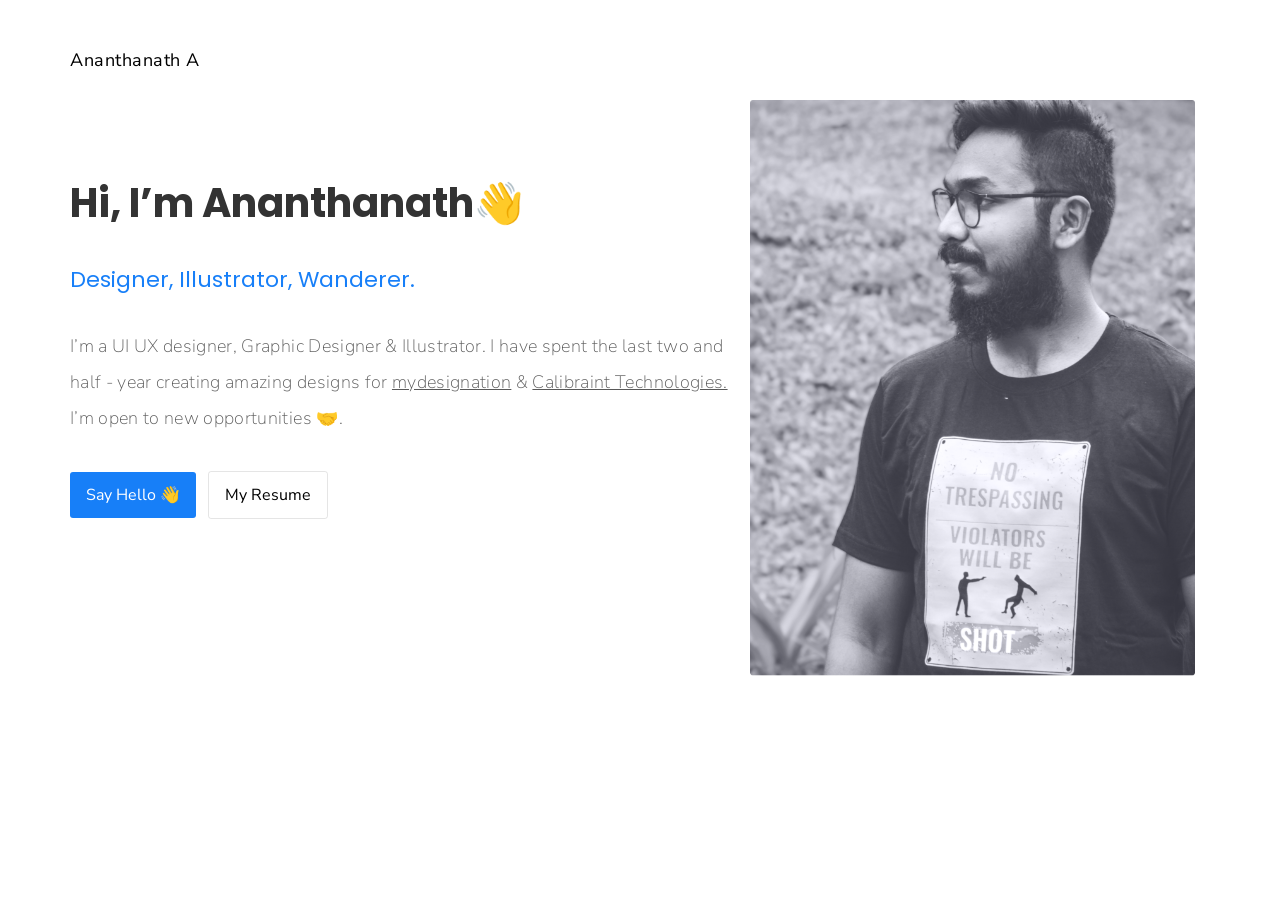
==== index.html @ 18ee6e56 "Update index.html" ====
<!DOCTYPEhtml>
<html>
    <head>
        
        <title>Nath Design</title>
        
        <meta charset="utf-8">
        <meta name="viewport" content="width=device-width, initial-scale=1">
        
        <link rel="stylesheet" type="text/css" href="Css/style.css">
        
        <link rel="stylesheet" href="https://maxcdn.bootstrapcdn.com/bootstrap/3.4.0/css/bootstrap.min.css">
        
        <script src="https://ajax.googleapis.com/ajax/libs/jquery/3.4.1/jquery.min.js"></script>
        
        <script src="https://maxcdn.bootstrapcdn.com/bootstrap/3.4.0/js/bootstrap.min.js"></script>
        
        <link href="https://fonts.googleapis.com/css?family=Nunito+Sans:300,600|Poppins:300,600&display=swap" rel="stylesheet">
        
        <link rel="stylesheet" href="https://unicons.iconscout.com/release/v1.0.0/css/unicons.css">
        
    
    </head>
    
    
    <body>
        
        <div class="container">
            
            <div class="header">
                <a href="home.html">Ananthanath A</a>
            </div>
            
                <div class="Mobile_dp">
                        <img src="image/bw.jpg" width="100%">

                </div>
            
            <div class="col-sm-7">
                <div class="data">
                    <div class="mnheading">
                        Hi, I’m Ananthanath<span>&#128075;</span>
                    </div>

                    
                    <div class="subhding">
                        Designer, Illustrator, Wanderer.
                    </div>

                    
                    <div class="about">
                        
                        I’m a UI UX designer, Graphic Designer &amp; Illustrator. I have spent the last two and half - year creating amazing designs for <u><a href="https://www.mydesignation.com/" target="_blank">mydesignation</a></u> &amp; <u><a href="https://www.calibraint.com/" target="_blank">Calibraint Technologies.</a></u> I’m open to new opportunities <span>&#129309;</span>.
                        
                    </div>
                    
                    
                    <div class="buttons">
                        <div class="mail">
                            <a href="mailto:ananthan704@gmail.com" target="_blank" class="mailbtn">Say Hello <span>&#128075;</span></a>
                        </div>
                        
                        <div class="resume">
                            <a href="image/CV%20Ananthanath%20Jan%202021.pdf" target="_blank" download class="resumebtn">My Resume</a>
                        </div>
                        
                    </div>
                
                <div class="socialmedia">
                    
                    <ul>
                        
                        <li><a href="https://dribbble.com/ananthanathanil" target="_blank"><i class='uil uil-dribbble'></i></a></li>
                        
                        <li><a href="https://www.behance.net/ananthanathanil" target="_blank"><i class='uil uil-behance'></i></a></li>
                        
                        <li><a href="https://www.linkedin.com/in/ananthanathanil/" target="_blank"><i class='uil uil-linkedin'></i></a></li>
                        
                        <li><a href="https://www.instagram.com/ananthanathanil/" target="_blank"><i class='uil uil-instagram'></i></a></li>
                        
                        <li><a href="https://www.facebook.com/ananthanathanil/" target="_blank"><i class='uil uil-facebook-f'></i></a></li>
                    
                    </ul>
                   
                </div>
                
                
                
                </div>
            </div>
                
            
            <div class="col-sm-5">
                <div class="DP">
                    <img src="image/ProfilePicture.png" width="100%">
                
                
                </div>
                
            </div>
            
            
        </div>
            
    
    
    </body>

</html>
---- Css/style.css ----
/*
.container
    {
        background-color: white;
        margin: 0px 100px !important;
        padding: 0 !important;
    }
*/
body{
    padding: 
}


.header
    {
        font-family: 'Nunito Sans', sans-serif;
        font-size: 18px;
        height: 100px;
        padding: 48px 0px 25px 0px;
        letter-spacing: .5px;
        color: #000;
        text-decoration: none;
    }



.header a 
    {
        color: black;
        text-decoration: none
    }
    .header a:hover
        {
            text-decoration: none;
            color: rgba(0, 0, 0, 0.50);
        }


/* .data
    {
        margin-right: 60px;
    }
*/

.Mobile_dp
{
    display: none;
    
}
.col-sm-7
    {
        padding: 0px !important;
    }


.mnheading
    {
        font-size: 40px;
        font-family: 'Poppins', sans-serif;
        font-weight: bolder;
        margin-top: 75px;
    }



.subhding
    {
        font-family: 'Poppins', sans-serif;
        font-size: 22px;
        color: #177FF8;
        margin-top: 32px;
        font-weight: 400;
    }


.about
    {
        margin-top: 32px;
        font-family: 'Nunito Sans', sans-serif;
        letter-spacing: 0.34px;
        font-size: 18px;
        color: rgba(0, 0, 0, 0.65);
        font-weight: 100;
        line-height: 2;
    }
    

    .about a
    {
      color: rgba(0, 0, 0, 0.65);
    }

    

    .about a:hover
    {
        color: black;
    }

   

    .about span
    {
        color: black;
    }


.buttons
    {
        margin-top: 48px;
        display: flex;
        flex: 1;
    }

.mailbtn
    {
        background-color: #177FF8;
        padding: 12px 16px;
        border-radius: 3px;
        color: white;
        font-family: 'Nunito Sans', sans-serif;
        font-size: 16px;
        margin-right: 12px;
    }

.mail a:hover
    {
        text-decoration: none;
        color: white;
        background-color: #0878fc;
        box-shadow: 0 1px 1px 0 rgba(23,127,248,0.3), 0 1px 3px 1px rgba(23,127,248,0.3);
    }


.mailbtn:focus
    {
        text-decoration: none;
        color: white;
    }


.resumebtn
    {
        background-color: #fff;
        padding: 12px 16px;
        border-radius: 3px;
        color: black;
        font-family: 'Nunito Sans', sans-serif;
        font-size: 16px;
        border: 1px solid rgba(0, 0, 0, 0.1);
    }


.resume a:hover
    {
        text-decoration: none;
        color: black;
        background-color: rgba(0, 0, 0, 0.05);

    }



.resume a:focus
    {
        text-decoration: none;
        color: black;
    }

.socialmedia
{
    margin-top: 80px;
    
}

.socialmedia ul
{
    padding: 0px;
    
    
}
.socialmedia li
    {
        display: inline-block;
        font-size: 24px;
        padding: 10px;
        margin-right: 16px;
        border-radius: 50%;
    }



.socialmedia li:hover
    {
        color: #0076ff;
        background-color: rgba(23, 127, 248, 0.1);
        border-radius: 50%;
        
    }


.socialmedia a
    {
        color: rgba(0, 0, 0, .6);
    }

.socialmedia a:hover
    {
        color: #0076ff;
    }

.DP
    {
        height: 100%;
    }


/*Responsive Design Section*/

@media only screen and (min-width: 320px) and (max-width: 768px)
{
    .header
    {
        padding: 32px 0;
    }
    
    .DP
    {
        display: none;
    }
    
    .col-sm-7
    {
        width: 100% !important;
        text-align: center;
    }
    .mnheading
    {
        margin-top: 48px;
    }
    .buttons
    {
        justify-content: center;
    }
    
    .Mobile_dp
    {
        display: block;
        height: 260px;
        overflow: hidden;
        border-radius: 5px;
        width: 100%;
    }
    
    .socialmedia
    {
        margin-top: 64px;

    }

}

@media only screen and (min-width: 320px) and (max-width: 375px)
{
    .header
    {
        font-size: 14px;
        height: 80px;
        padding: 24px 0 0;
        
            
    }
    
    .mnheading
    {
        font-size: 36px;
        margin-top: 40px;
    }
    
    .subhding
    {
        font-size: 18px;
        margin-top: 24px;
    }
    
    .about
    {
        font-size: 16px;
        margin-top: 24px;
    }
    
    .socialmedia
    {
        margin-top: 60px;

    }
    .socialmedia li
    {
        font-size: 20px;
        padding: 12px;
        margin: 0 0 24px 0;
    }
    
    .Mobile_dp
    {
        display: block;
        height: 180px;
        overflow: hidden;
        border-radius: 5px;
        width: 100%;
    }

}
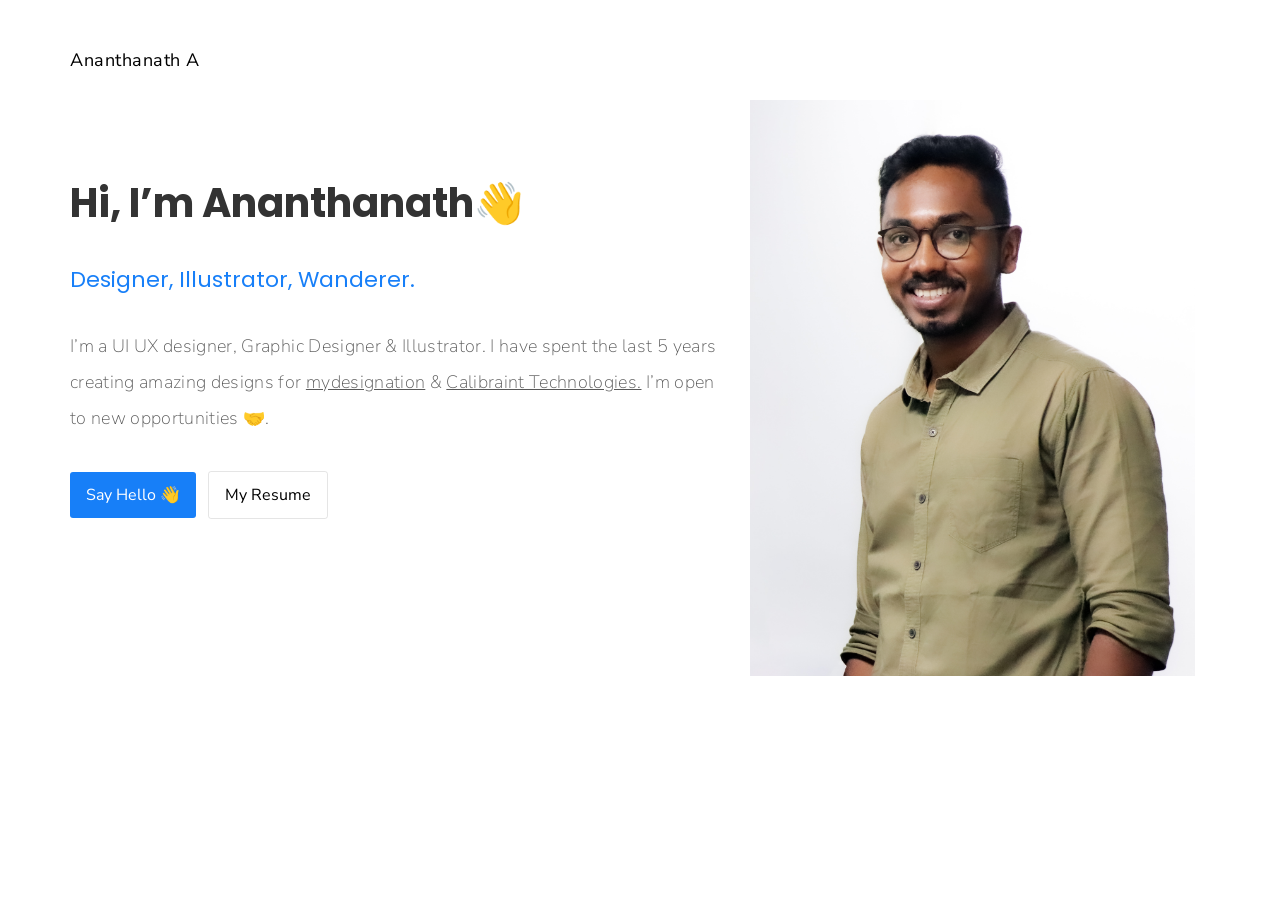
==== commit 09519c4c: "Experience & Image Updation" ====
--- a/index.html
+++ b/index.html
@@ -28,7 +28,7 @@
         <div class="container">
             
             <div class="header">
-                <a href="home.html">Ananthanath A</a>
+                <a href="index.html">Ananthanath A</a>
             </div>
             
                 <div class="Mobile_dp">
@@ -50,14 +50,14 @@
                     
                     <div class="about">
                         
-                        I’m a UI UX designer, Graphic Designer &amp; Illustrator. I have spent the last two and half - year creating amazing designs for <u><a href="https://www.mydesignation.com/" target="_blank">mydesignation</a></u> &amp; <u><a href="https://www.calibraint.com/" target="_blank">Calibraint Technologies.</a></u> I’m open to new opportunities <span>&#129309;</span>.
+                        I’m a UI UX designer, Graphic Designer &amp; Illustrator. I have spent the last 5 years creating amazing designs for <u><a href="https://www.mydesignation.com/" target="_blank">mydesignation</a></u> &amp; <u><a href="https://www.calibraint.com/" target="_blank">Calibraint Technologies.</a></u> I’m open to new opportunities <span>&#129309;</span>.
                         
                     </div>
                     
                     
                     <div class="buttons">
                         <div class="mail">
-                            <a href="mailto:ananthan704@gmail.com" target="_blank" class="mailbtn">Say Hello <span>&#128075;</span></a>
+                            <a href="mailto:ananthanath.anil@gmail.com" target="_blank" class="mailbtn">Say Hello <span>&#128075;</span></a>
                         </div>
                         
                         <div class="resume">
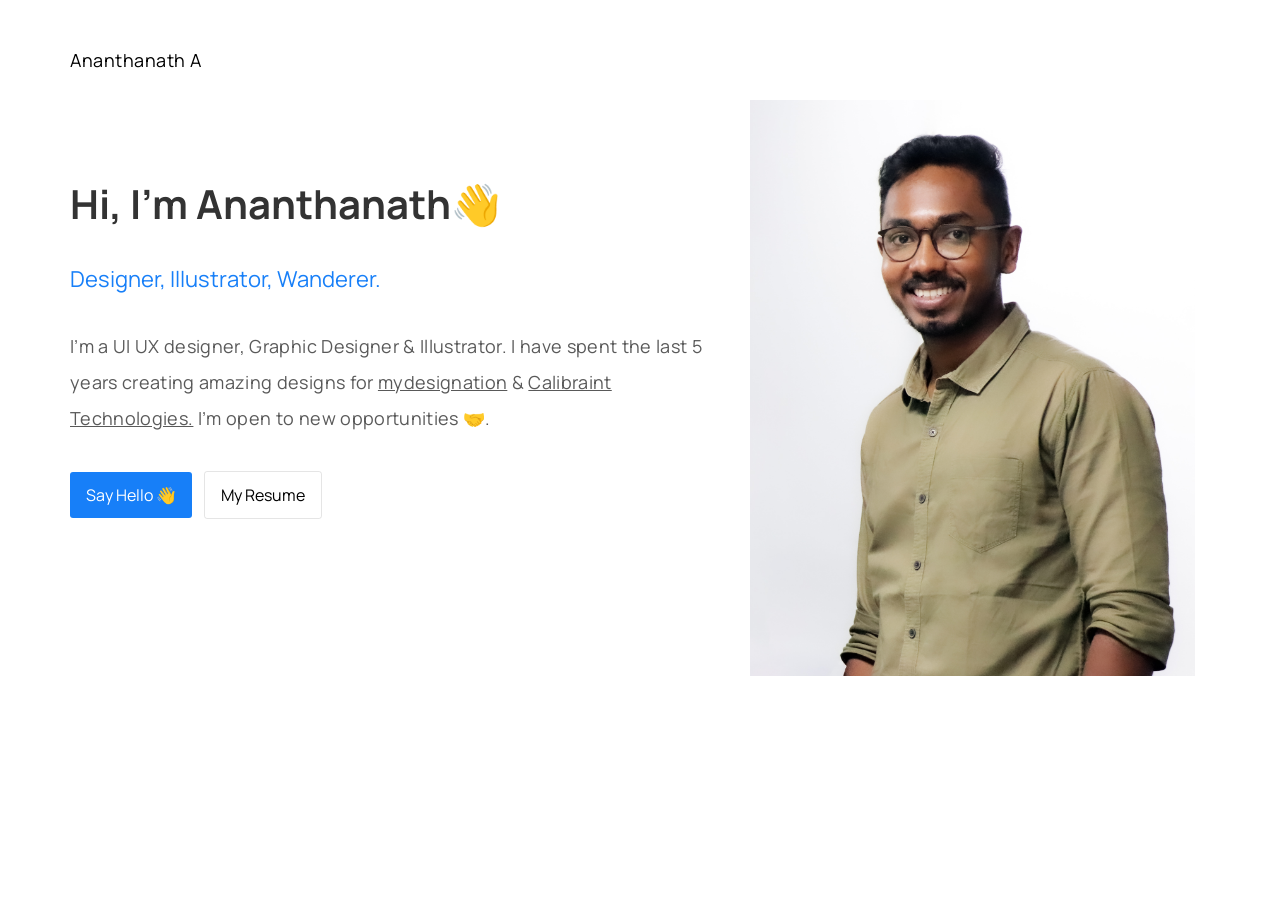
==== commit 5767a6e1: "Font Family Change" ====
--- a/index.html
+++ b/index.html
@@ -15,6 +15,10 @@
         
         <script src="https://maxcdn.bootstrapcdn.com/bootstrap/3.4.0/js/bootstrap.min.js"></script>
         
+        <link rel="preconnect" href="https://fonts.googleapis.com">
+        <link rel="preconnect" href="https://fonts.gstatic.com" crossorigin>
+        <link href="https://fonts.googleapis.com/css2?family=Manrope:wght@200;400;500;800&display=swap" rel="stylesheet">
+
         <link href="https://fonts.googleapis.com/css?family=Nunito+Sans:300,600|Poppins:300,600&display=swap" rel="stylesheet">
         
         <link rel="stylesheet" href="https://unicons.iconscout.com/release/v1.0.0/css/unicons.css">
--- a/Css/style.css
+++ b/Css/style.css
@@ -13,7 +13,7 @@
 
 .header
     {
-        font-family: 'Nunito Sans', sans-serif;
+        font-family: 'Manrope', sans-serif;
         font-size: 18px;
         height: 100px;
         padding: 48px 0px 25px 0px;
@@ -56,7 +56,7 @@
 .mnheading
     {
         font-size: 40px;
-        font-family: 'Poppins', sans-serif;
+        font-family: 'Manrope', sans-serif;
         font-weight: bolder;
         margin-top: 75px;
     }
@@ -65,7 +65,7 @@
 
 .subhding
     {
-        font-family: 'Poppins', sans-serif;
+        font-family: 'Manrope', sans-serif;
         font-size: 22px;
         color: #177FF8;
         margin-top: 32px;
@@ -76,11 +76,11 @@
 .about
     {
         margin-top: 32px;
-        font-family: 'Nunito Sans', sans-serif;
+        font-family: 'Manrope', sans-serif;
         letter-spacing: 0.34px;
         font-size: 18px;
         color: rgba(0, 0, 0, 0.65);
-        font-weight: 100;
+        font-weight: 400;
         line-height: 2;
     }
     
@@ -118,7 +118,7 @@
         padding: 12px 16px;
         border-radius: 3px;
         color: white;
-        font-family: 'Nunito Sans', sans-serif;
+        font-family: 'Manrope', sans-serif;
         font-size: 16px;
         margin-right: 12px;
     }
@@ -145,7 +145,7 @@
         padding: 12px 16px;
         border-radius: 3px;
         color: black;
-        font-family: 'Nunito Sans', sans-serif;
+        font-family: 'Manrope', sans-serif;
         font-size: 16px;
         border: 1px solid rgba(0, 0, 0, 0.1);
     }
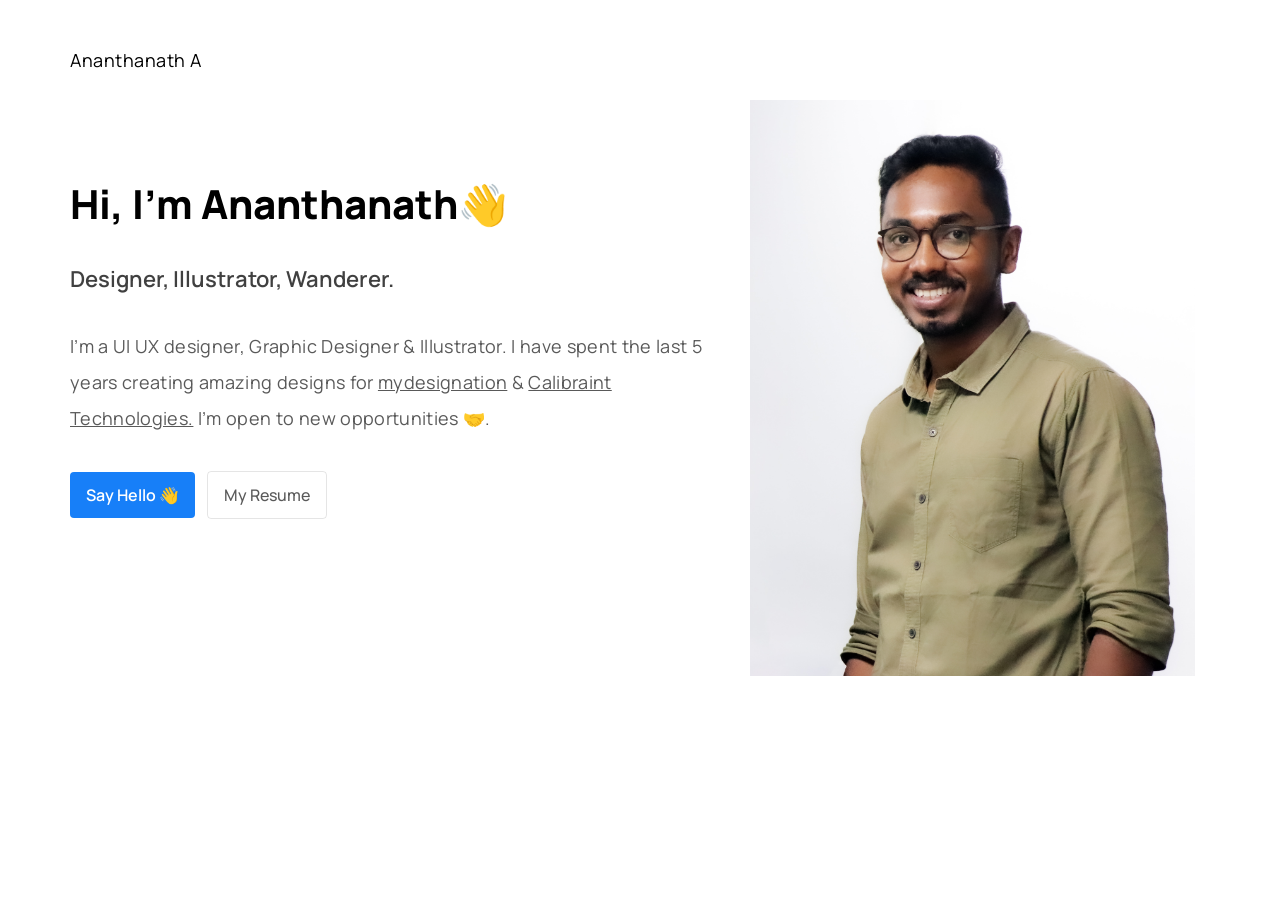
==== commit ba9f6913: "Font Weight & Color Change" ====
--- a/index.html
+++ b/index.html
@@ -17,9 +17,7 @@
         
         <link rel="preconnect" href="https://fonts.googleapis.com">
         <link rel="preconnect" href="https://fonts.gstatic.com" crossorigin>
-        <link href="https://fonts.googleapis.com/css2?family=Manrope:wght@200;400;500;800&display=swap" rel="stylesheet">
-
-        <link href="https://fonts.googleapis.com/css?family=Nunito+Sans:300,600|Poppins:300,600&display=swap" rel="stylesheet">
+        <link href="https://fonts.googleapis.com/css2?family=Manrope:wght@200;400;500;600;700;800&display=swap" rel="stylesheet">
         
         <link rel="stylesheet" href="https://unicons.iconscout.com/release/v1.0.0/css/unicons.css">
         
--- a/Css/style.css
+++ b/Css/style.css
@@ -57,8 +57,9 @@
     {
         font-size: 40px;
         font-family: 'Manrope', sans-serif;
-        font-weight: bolder;
+        font-weight: 800;
         margin-top: 75px;
+        color: black;
     }
 
 
@@ -67,9 +68,9 @@
     {
         font-family: 'Manrope', sans-serif;
         font-size: 22px;
-        color: #177FF8;
+        color: rgba(0, 0, 0, 0.75);
         margin-top: 32px;
-        font-weight: 400;
+        font-weight: 600;
     }
 
 
@@ -116,11 +117,12 @@
     {
         background-color: #177FF8;
         padding: 12px 16px;
-        border-radius: 3px;
+        border-radius: 4px;
         color: white;
         font-family: 'Manrope', sans-serif;
         font-size: 16px;
         margin-right: 12px;
+        font-weight: 600;
     }
 
 .mail a:hover
@@ -143,19 +145,22 @@
     {
         background-color: #fff;
         padding: 12px 16px;
-        border-radius: 3px;
-        color: black;
+        border-radius: 4px;
+        color: hsl(0, 0%, 35%);
         font-family: 'Manrope', sans-serif;
         font-size: 16px;
-        border: 1px solid rgba(0, 0, 0, 0.1);
+        border: 1.5px solid rgba(0, 0, 0, 0.1);
+        font-weight: 5  00;
+        font-weight: 500;
     }
 
 
 .resume a:hover
     {
         text-decoration: none;
-        color: black;
-        background-color: rgba(0, 0, 0, 0.05);
+        color: rgb(23, 127, 248);
+        background-color: rgba(23, 127, 248, 0.05);
+        border-color: rgba(23, 127, 248, 0.4);
 
     }
 
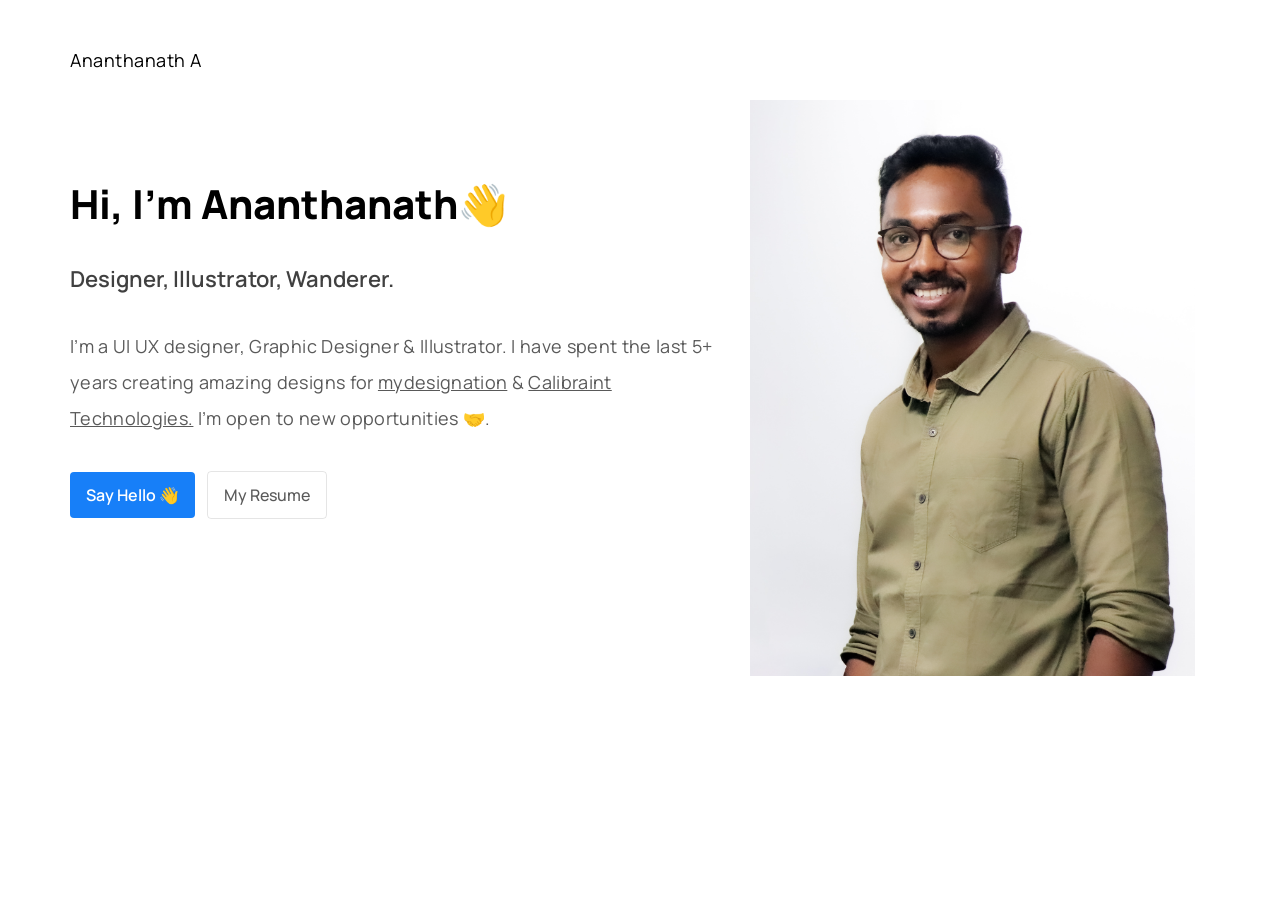
==== commit 86e798dc: "Update index.html" ====
--- a/index.html
+++ b/index.html
@@ -52,7 +52,7 @@
                     
                     <div class="about">
                         
-                        I’m a UI UX designer, Graphic Designer &amp; Illustrator. I have spent the last 5 years creating amazing designs for <u><a href="https://www.mydesignation.com/" target="_blank">mydesignation</a></u> &amp; <u><a href="https://www.calibraint.com/" target="_blank">Calibraint Technologies.</a></u> I’m open to new opportunities <span>&#129309;</span>.
+                        I’m a UI UX designer, Graphic Designer &amp; Illustrator. I have spent the last 5+ years creating amazing designs for <u><a href="https://www.mydesignation.com/" target="_blank">mydesignation</a></u> &amp; <u><a href="https://www.calibraint.com/" target="_blank">Calibraint Technologies.</a></u> I’m open to new opportunities <span>&#129309;</span>.
                         
                     </div>
                     
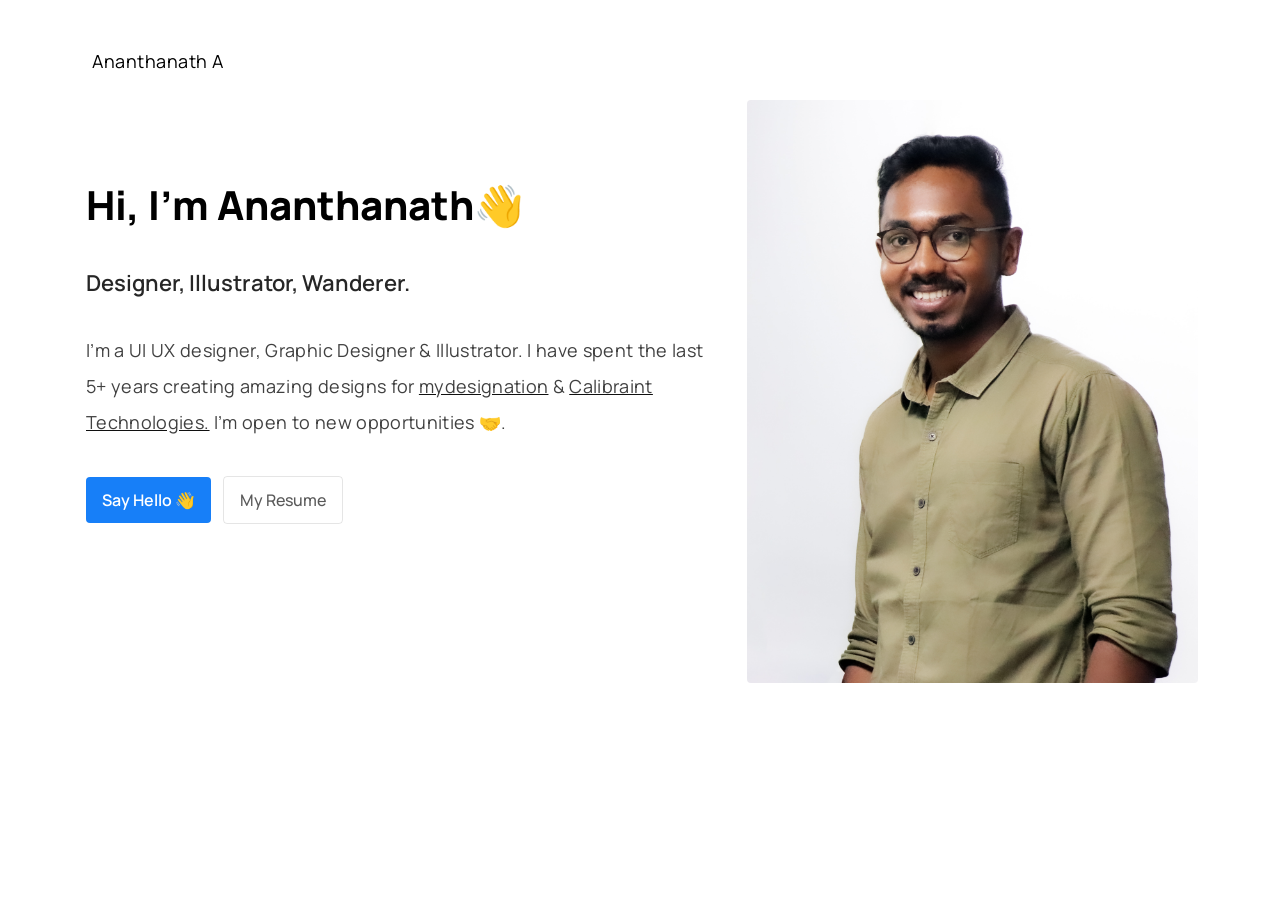
==== commit 020a546a: "Updated the HTML and CSS Vishal check the HTML and updated the images and padding" ====
--- a/index.html
+++ b/index.html
@@ -1,111 +1,66 @@
 <!DOCTYPEhtml>
 <html>
     <head>
-        
         <title>Nath Design</title>
-        
+        <link rel="icon" type="image/x-icon" href="image/favicon.ico">
         <meta charset="utf-8">
         <meta name="viewport" content="width=device-width, initial-scale=1">
-        
         <link rel="stylesheet" type="text/css" href="Css/style.css">
-        
-        <link rel="stylesheet" href="https://maxcdn.bootstrapcdn.com/bootstrap/3.4.0/css/bootstrap.min.css">
-        
+        <!-- <link rel="stylesheet" href="https://maxcdn.bootstrapcdn.com/bootstrap/3.4.0/css/bootstrap.min.css"> -->
+        <!-- CSS only -->
+        <link href="https://cdn.jsdelivr.net/npm/bootstrap@5.1.3/dist/css/bootstrap.min.css" rel="stylesheet" integrity="sha384-1BmE4kWBq78iYhFldvKuhfTAU6auU8tT94WrHftjDbrCEXSU1oBoqyl2QvZ6jIW3" crossorigin="anonymous">
         <script src="https://ajax.googleapis.com/ajax/libs/jquery/3.4.1/jquery.min.js"></script>
-        
         <script src="https://maxcdn.bootstrapcdn.com/bootstrap/3.4.0/js/bootstrap.min.js"></script>
-        
         <link rel="preconnect" href="https://fonts.googleapis.com">
         <link rel="preconnect" href="https://fonts.gstatic.com" crossorigin>
         <link href="https://fonts.googleapis.com/css2?family=Manrope:wght@200;400;500;600;700;800&display=swap" rel="stylesheet">
-        
         <link rel="stylesheet" href="https://unicons.iconscout.com/release/v1.0.0/css/unicons.css">
-        
-    
     </head>
-    
-    
     <body>
-        
         <div class="container">
-            
             <div class="header">
                 <a href="index.html">Ananthanath A</a>
             </div>
-            
-                <div class="Mobile_dp">
-                        <img src="image/bw.jpg" width="100%">
-
+            <div class="responsive_profile">
+                <img src="image/bw.jpg" width="100%" height="auto">
+            </div>
+            <div class="row">
+                <div class="col-7 col-sm-7">
+                    <div class="main-content">
+                        <div class="mainheading">
+                            Hi, I’m Ananthanath<span>&#128075;</span>
+                        </div>
+                        <div class="subhding">
+                            Designer, Illustrator, Wanderer.
+                        </div>
+                        <div class="about">
+                            I’m a UI UX designer, Graphic Designer &amp; Illustrator. I have spent the last 5+ years creating amazing designs for <u><a href="https://www.mydesignation.com/" target="_blank">mydesignation</a></u> &amp; <u><a href="https://www.calibraint.com/" target="_blank">Calibraint Technologies.</a></u> I’m open to new opportunities <span>&#129309;</span>.
+                        </div>
+                        <div class="buttons">
+                            <div class="mail">
+                                <a href="mailto:ananthanath.anil@gmail.com" target="_blank" class="mailbtn">Say Hello <span>&#128075;</span></a>
+                            </div>
+                            <div class="resume">
+                                <a href="image/CV%20Ananthanath%20Jan%202021.pdf" target="_blank" download class="resumebtn">My Resume</a>
+                            </div>
+                        </div>
+                        <div class="socialmedia">
+                            <ul>
+                                <li><a href="https://dribbble.com/ananthanathanil" target="_blank"><i class='uil uil-dribbble'></i></a></li>
+                                <li><a href="https://www.behance.net/ananthanathanil" target="_blank"><i class='uil uil-behance'></i></a></li>
+                                <li><a href="https://www.linkedin.com/in/ananthanathanil/" target="_blank"><i class='uil uil-linkedin'></i></a></li>
+                                <li><a href="https://www.instagram.com/ananthanathanil/" target="_blank"><i class='uil uil-instagram'></i></a></li>
+                                <li><a href="https://www.facebook.com/ananthanathanil/" target="_blank"><i class='uil uil-facebook-f'></i></a></li>
+                            </ul>
+                        </div>
+                    </div>
                 </div>
-            
-            <div class="col-sm-7">
-                <div class="data">
-                    <div class="mnheading">
-                        Hi, I’m Ananthanath<span>&#128075;</span>
+                <div class="col-5 col-sm-5">
+                    <div class="profile">
+                        <img src="image/ProfilePicture.png" width="100%" height="auto" style="border-radius: 4px;">
                     </div>
-
-                    
-                    <div class="subhding">
-                        Designer, Illustrator, Wanderer.
-                    </div>
-
-                    
-                    <div class="about">
-                        
-                        I’m a UI UX designer, Graphic Designer &amp; Illustrator. I have spent the last 5+ years creating amazing designs for <u><a href="https://www.mydesignation.com/" target="_blank">mydesignation</a></u> &amp; <u><a href="https://www.calibraint.com/" target="_blank">Calibraint Technologies.</a></u> I’m open to new opportunities <span>&#129309;</span>.
-                        
-                    </div>
-                    
-                    
-                    <div class="buttons">
-                        <div class="mail">
-                            <a href="mailto:ananthanath.anil@gmail.com" target="_blank" class="mailbtn">Say Hello <span>&#128075;</span></a>
-                        </div>
-                        
-                        <div class="resume">
-                            <a href="image/CV%20Ananthanath%20Jan%202021.pdf" target="_blank" download class="resumebtn">My Resume</a>
-                        </div>
-                        
-                    </div>
-                
-                <div class="socialmedia">
-                    
-                    <ul>
-                        
-                        <li><a href="https://dribbble.com/ananthanathanil" target="_blank"><i class='uil uil-dribbble'></i></a></li>
-                        
-                        <li><a href="https://www.behance.net/ananthanathanil" target="_blank"><i class='uil uil-behance'></i></a></li>
-                        
-                        <li><a href="https://www.linkedin.com/in/ananthanathanil/" target="_blank"><i class='uil uil-linkedin'></i></a></li>
-                        
-                        <li><a href="https://www.instagram.com/ananthanathanil/" target="_blank"><i class='uil uil-instagram'></i></a></li>
-                        
-                        <li><a href="https://www.facebook.com/ananthanathanil/" target="_blank"><i class='uil uil-facebook-f'></i></a></li>
-                    
-                    </ul>
-                   
-                </div>
-                
-                
-                
                 </div>
             </div>
-                
-            
-            <div class="col-sm-5">
-                <div class="DP">
-                    <img src="image/ProfilePicture.png" width="100%">
-                
-                
-                </div>
-                
-            </div>
-            
-            
         </div>
-            
-    
-    
     </body>
-
 </html>
--- a/Css/style.css
+++ b/Css/style.css
@@ -16,7 +16,7 @@
         font-family: 'Manrope', sans-serif;
         font-size: 18px;
         height: 100px;
-        padding: 48px 0px 25px 0px;
+        padding: 48px 0px 25px 10px;
         letter-spacing: .5px;
         color: #000;
         text-decoration: none;
@@ -42,7 +42,7 @@
     }
 */
 
-.Mobile_dp
+.responsive_profile
 {
     display: none;
     
@@ -51,9 +51,12 @@
     {
         padding: 0px !important;
     }
-
-
-.mnheading
+.main-content
+{
+    padding: 0 16px;
+}
+
+.mainheading
     {
         font-size: 40px;
         font-family: 'Manrope', sans-serif;
@@ -68,7 +71,7 @@
     {
         font-family: 'Manrope', sans-serif;
         font-size: 22px;
-        color: rgba(0, 0, 0, 0.75);
+        color: rgba(0, 0, 0, 0.85);
         margin-top: 32px;
         font-weight: 600;
     }
@@ -80,7 +83,7 @@
         font-family: 'Manrope', sans-serif;
         letter-spacing: 0.34px;
         font-size: 18px;
-        color: rgba(0, 0, 0, 0.65);
+        color: rgba(0, 0, 0, 0.75);
         font-weight: 400;
         line-height: 2;
     }
@@ -88,14 +91,14 @@
 
     .about a
     {
-      color: rgba(0, 0, 0, 0.65);
+      color: rgba(0, 0, 0, 0.75);
     }
 
     
 
     .about a:hover
     {
-        color: black;
+        color: #177FF8;
     }
 
    
@@ -123,6 +126,7 @@
         font-size: 16px;
         margin-right: 12px;
         font-weight: 600;
+        text-decoration: none;
     }
 
 .mail a:hover
@@ -152,6 +156,7 @@
         border: 1.5px solid rgba(0, 0, 0, 0.1);
         font-weight: 5  00;
         font-weight: 500;
+        text-decoration: none;
     }
 
 
@@ -214,7 +219,7 @@
         color: #0076ff;
     }
 
-.DP
+.profile
     {
         height: 100%;
     }
@@ -229,7 +234,7 @@
         padding: 32px 0;
     }
     
-    .DP
+    .profile
     {
         display: none;
     }
@@ -239,7 +244,7 @@
         width: 100% !important;
         text-align: center;
     }
-    .mnheading
+    .mainheading
     {
         margin-top: 48px;
     }
@@ -248,7 +253,7 @@
         justify-content: center;
     }
     
-    .Mobile_dp
+    .responsive_profile
     {
         display: block;
         height: 260px;
@@ -265,6 +270,14 @@
 
 }
 
+@media (min-width: 768px) {
+.responsive_profile
+    {
+        height: 420px;
+        width: 100%;
+    }
+}
+
 @media only screen and (min-width: 320px) and (max-width: 375px)
 {
     .header
@@ -276,7 +289,7 @@
             
     }
     
-    .mnheading
+    .mainheading
     {
         font-size: 36px;
         margin-top: 40px;
@@ -306,7 +319,7 @@
         margin: 0 0 24px 0;
     }
     
-    .Mobile_dp
+    .responsive_profile
     {
         display: block;
         height: 180px;
